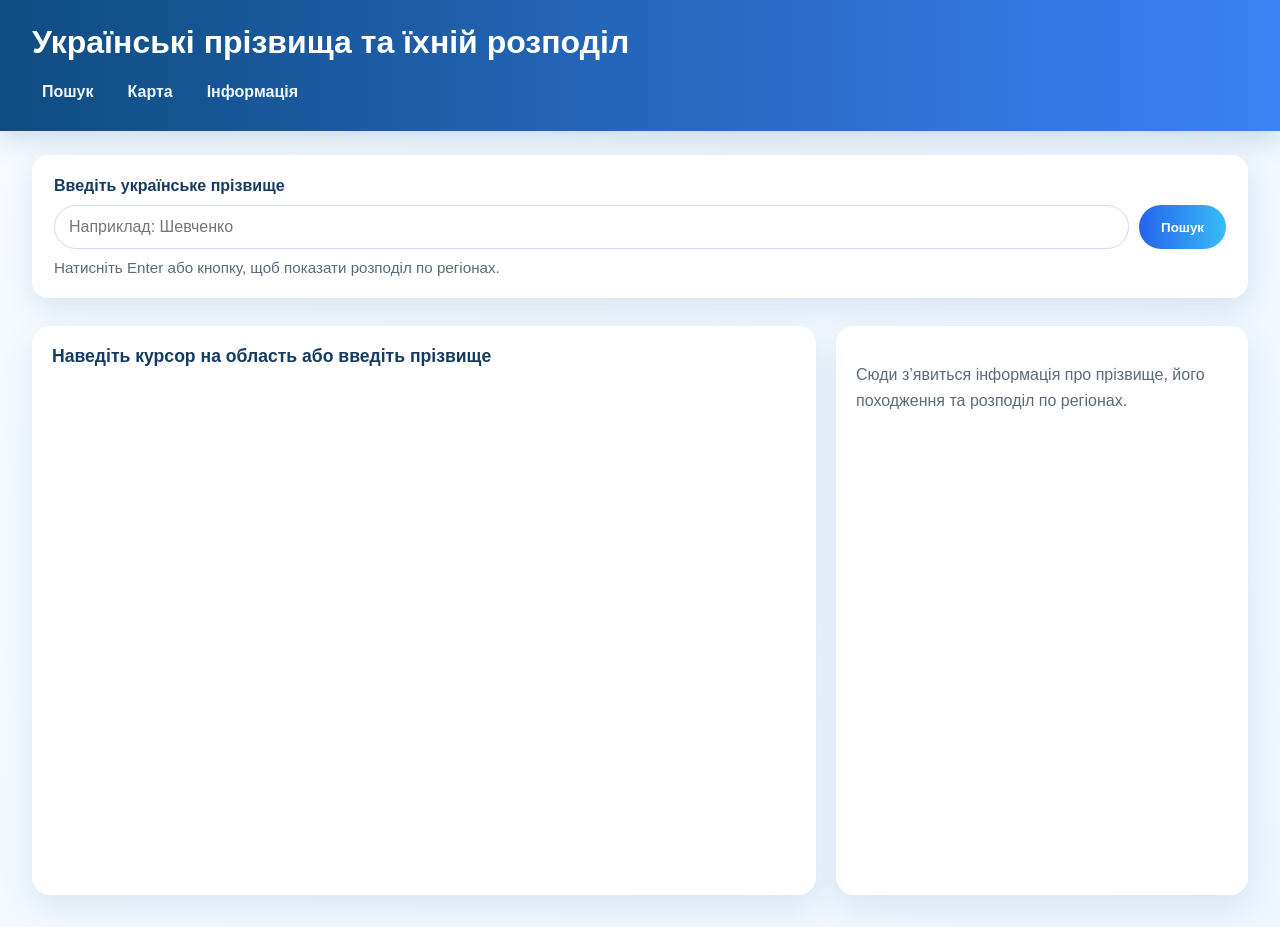
==== index.html @ 86311994 "Restore working static site" ====
﻿<!DOCTYPE html>
<html lang="uk">
<head>
    <meta charset="UTF-8">
    <meta name="viewport" content="width=device-width, initial-scale=1.0">
    <title>Українські прізвища</title>
    <link rel="stylesheet" href="style.css">
</head>
<body>
    <header>
        <h1>Українські прізвища та їхній розподіл</h1>
        <nav>
            <a href="#search">Пошук</a>
            <a href="#map">Карта</a>
            <a href="#info">Інформація</a>
        </nav>
    </header>

    <section class="search-section" id="search">
        <div class="search-card">
            <label class="search-label" for="surnameInput">Введіть українське прізвище</label>
            <div class="search-controls">
                <input id="surnameInput" type="text" placeholder="Наприклад: Шевченко" autocomplete="off">
                <button id="searchBtn" type="button">Пошук</button>
            </div>
            <p class="search-hint">Натисніть Enter або кнопку, щоб показати розподіл по регіонах.</p>
        </div>
    </section>

    <section class="content">
        <div class="map-block" id="map">
            <h2 id="region-name">Наведіть курсор на область або введіть прізвище</h2>
            <div class="map-wrap">
                <object id="ukraineMap" type="image/svg+xml" data="images/ukraine.svg" aria-label="Карта України"></object>
                <div id="tooltip"></div>
            </div>
        </div>

        <aside class="info-block" id="info">
            <div id="infoContent">
                <p class="info-placeholder">Сюди з’явиться інформація про прізвище, його походження та розподіл по регіонах.</p>
            </div>
        </aside>
    </section>

    <script src="data/surnames-data.js"></script>
    <script src="script.js"></script>
</body>
</html>
---- style.css ----
body {
    margin: 0;
    font-family: "Segoe UI", Arial, sans-serif;
    background: linear-gradient(135deg, #f7fbff 0%, #eef6ff 100%);
    color: #10253f;
}

header {
    background: linear-gradient(90deg, #0f4c81 0%, #3b82f6 100%);
    color: #fff;
    padding: 24px 32px;
    box-shadow: 0 8px 25px rgba(15, 76, 129, 0.18);
}

h1 {
    margin: 0;
    font-size: 2rem;
}

nav {
    margin-top: 16px;
    display: flex;
    flex-wrap: wrap;
    gap: 14px;
}

nav a {
    text-decoration: none;
    color: #eff6ff;
    font-weight: 600;
    padding: 6px 10px;
    border-radius: 999px;
    transition: background 0.2s ease;
}

nav a:hover {
    background: rgba(255, 255, 255, 0.15);
}

.search-section {
    padding: 24px 32px 8px;
}

.search-card {
    background: white;
    border-radius: 16px;
    padding: 22px;
    box-shadow: 0 10px 30px rgba(15, 76, 129, 0.12);
}

.search-label {
    display: block;
    font-weight: 700;
    margin-bottom: 10px;
    color: #163b63;
}

.search-controls {
    display: flex;
    flex-wrap: wrap;
    gap: 10px;
}

.search-section input {
    flex: 1;
    min-width: 260px;
    padding: 12px 14px;
    border: 1px solid #cddbf3;
    border-radius: 999px;
    font-size: 1rem;
    outline: none;
}

.search-section input:focus {
    border-color: #3b82f6;
    box-shadow: 0 0 0 3px rgba(59, 130, 246, 0.15);
}

.search-section button {
    padding: 12px 22px;
    border: none;
    border-radius: 999px;
    background: linear-gradient(90deg, #2563eb 0%, #38bdf8 100%);
    color: white;
    font-weight: 700;
    cursor: pointer;
    transition: transform 0.2s ease, box-shadow 0.2s ease;
}

.search-section button:hover {
    transform: translateY(-1px);
    box-shadow: 0 8px 20px rgba(37, 99, 235, 0.2);
}

.search-hint {
    margin: 10px 0 0;
    color: #5c6b7a;
    font-size: 0.95rem;
}

.content {
    display: flex;
    gap: 20px;
    padding: 20px 32px 32px;
    flex-wrap: wrap;
}

.map-block {
    flex: 2;
    min-height: 500px;
    background: white;
    border-radius: 18px;
    padding: 20px;
    box-shadow: 0 12px 35px rgba(15, 76, 129, 0.1);
    position: relative;
}

.info-block {
    flex: 1;
    min-width: 280px;
    background: white;
    border-radius: 18px;
    padding: 20px;
    box-shadow: 0 12px 35px rgba(15, 76, 129, 0.1);
}

.map-wrap {
    position: relative;
}

#ukraineMap {
    width: 100%;
    aspect-ratio: 612 / 408;
    height: auto;
    display: block;
    border: 0;
}

#region-name {
    margin: 0 0 12px;
    font-size: 1.1rem;
    font-weight: 700;
    color: #163b63;
}

#info h2 {
    margin-top: 0;
    color: #0f4c81;
}

.info-placeholder {
    color: #5c6b7a;
    line-height: 1.6;
}

.region-insight {
    margin-top: 12px;
    padding: 10px 12px;
    border-radius: 12px;
    background: #f2f8ff;
    color: #1e4d7c;
}

svg path {
    fill: #e8edf5;
    stroke: #6f7d8f;
    stroke-width: 1;
    cursor: pointer;
    transition: fill 0.2s ease;
}

svg path:hover {
    fill: #7ec8ff;
}

svg path.region-low {
    fill: #ffe8a3;
}

svg path.region-medium {
    fill: #ffb347;
}

svg path.region-high {
    fill: #ff7f50;
}

svg path.hovered {
    fill: #3b82f6 !important;
}

svg path.active-region {
    stroke-width: 2.2;
    stroke: #10253f;
}

#tooltip {
    position: absolute;
    display: none;
    padding: 8px 12px;
    background: rgba(255, 255, 255, 0.97);
    border: 1px solid #d5e6f7;
    border-radius: 10px;
    box-shadow: 0 8px 20px rgba(15, 76, 129, 0.16);
    font-size: 14px;
    pointer-events: none;
    z-index: 999;
}

@media (max-width: 900px) {
    header,
    .search-section,
    .content {
        padding-left: 18px;
        padding-right: 18px;
    }

    .content {
        flex-direction: column;
    }

    .info-block {
        min-width: unset;
    }
}

@media (max-width: 520px) {
    h1 {
        font-size: 1.55rem;
    }

    .search-section input,
    .search-section button {
        width: 100%;
    }

    .search-section input {
        min-width: 0;
    }
}
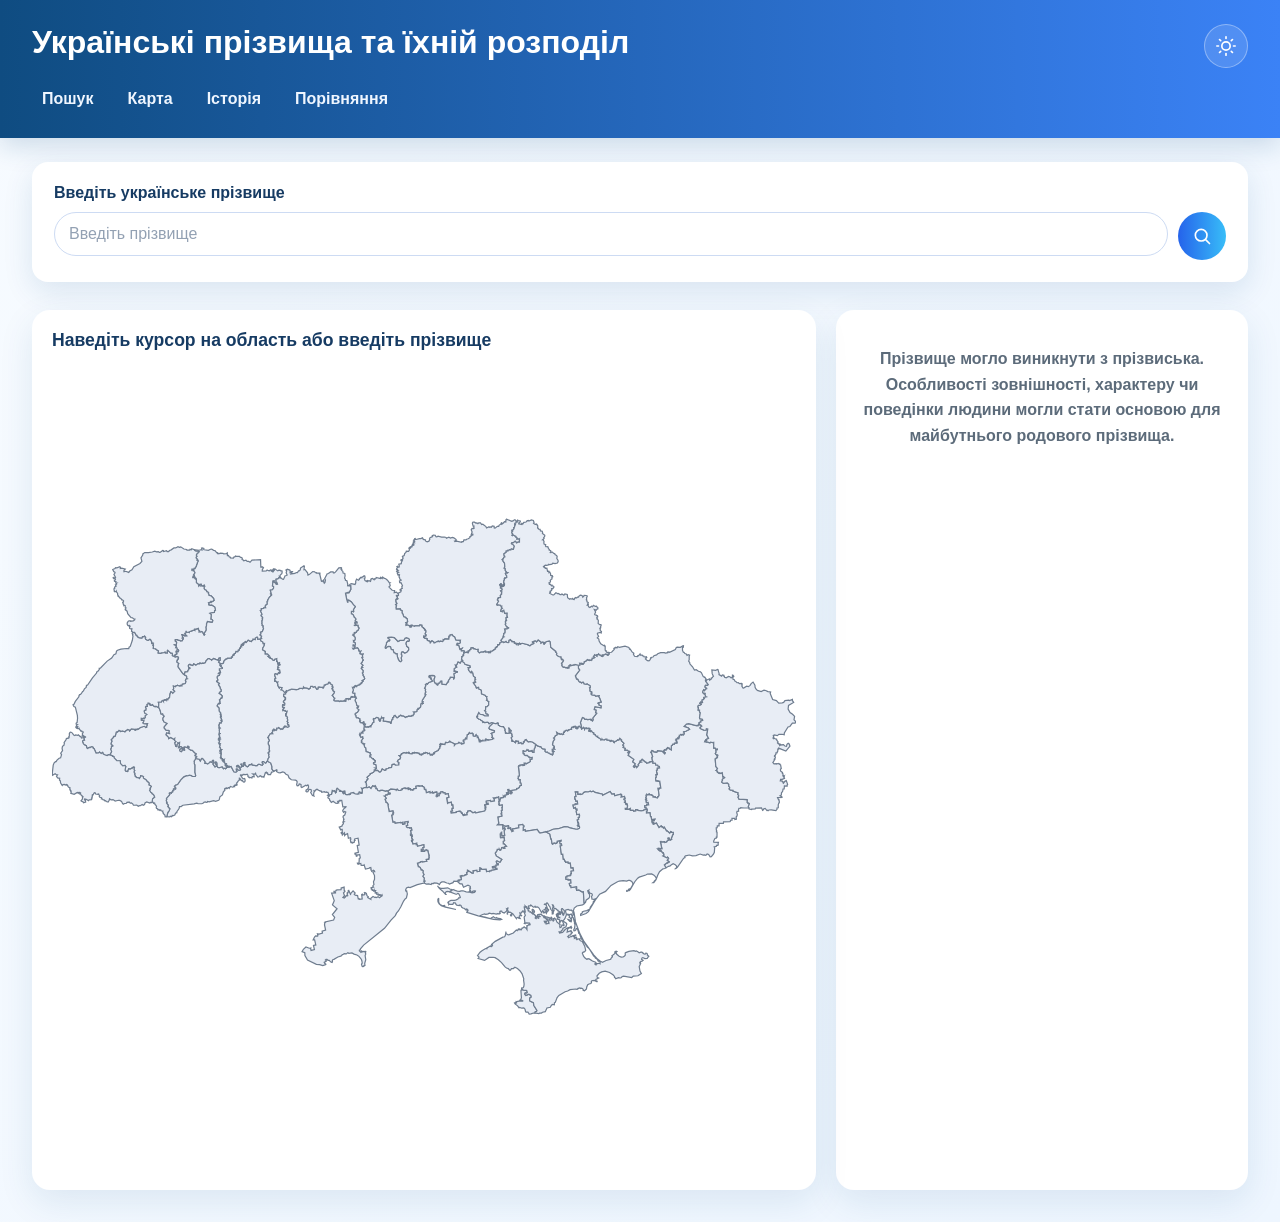
==== commit c1d9f482: "Add History and Comparison pages History: 7 interactive blocks (names, timeline, surname builder, su" ====
--- a/index.html
+++ b/index.html
@@ -5,14 +5,40 @@
     <meta name="viewport" content="width=device-width, initial-scale=1.0">
     <title>Українські прізвища</title>
     <link rel="stylesheet" href="style.css">
+    <script>
+        (function () {
+            var stored = localStorage.getItem("site-theme");
+            var theme = stored || (window.matchMedia("(prefers-color-scheme: dark)").matches ? "dark" : "light");
+            document.documentElement.setAttribute("data-theme", theme);
+        })();
+    </script>
 </head>
 <body>
     <header>
-        <h1>Українські прізвища та їхній розподіл</h1>
+        <div class="header-bar">
+            <h1>Українські прізвища та їхній розподіл</h1>
+            <button id="themeToggle" class="theme-toggle" type="button" aria-label="Перемкнути тему оформлення">
+                <svg class="icon-sun" viewBox="0 0 24 24" width="20" height="20" fill="none" stroke="currentColor" stroke-width="2" stroke-linecap="round" stroke-linejoin="round">
+                    <circle cx="12" cy="12" r="5"></circle>
+                    <line x1="12" y1="1" x2="12" y2="3"></line>
+                    <line x1="12" y1="21" x2="12" y2="23"></line>
+                    <line x1="4.22" y1="4.22" x2="5.64" y2="5.64"></line>
+                    <line x1="18.36" y1="18.36" x2="19.78" y2="19.78"></line>
+                    <line x1="1" y1="12" x2="3" y2="12"></line>
+                    <line x1="21" y1="12" x2="23" y2="12"></line>
+                    <line x1="4.22" y1="19.78" x2="5.64" y2="18.36"></line>
+                    <line x1="18.36" y1="5.64" x2="19.78" y2="4.22"></line>
+                </svg>
+                <svg class="icon-moon" viewBox="0 0 24 24" width="20" height="20" fill="none" stroke="currentColor" stroke-width="2" stroke-linecap="round" stroke-linejoin="round">
+                    <path d="M21 12.79A9 9 0 1 1 11.21 3 7 7 0 0 0 21 12.79z"></path>
+                </svg>
+            </button>
+        </div>
         <nav>
             <a href="#search">Пошук</a>
             <a href="#map">Карта</a>
-            <a href="#info">Інформація</a>
+            <a href="history.html">Історія</a>
+            <a href="compare.html">Порівняння</a>
         </nav>
     </header>
 
@@ -20,10 +46,17 @@
         <div class="search-card">
             <label class="search-label" for="surnameInput">Введіть українське прізвище</label>
             <div class="search-controls">
-                <input id="surnameInput" type="text" placeholder="Наприклад: Шевченко" autocomplete="off">
-                <button id="searchBtn" type="button">Пошук</button>
+                <div class="search-input-wrap">
+                    <input id="surnameInput" type="text" placeholder="Введіть прізвище" autocomplete="off">
+                    <ul id="suggestions" class="suggestions-list" role="listbox" hidden></ul>
+                </div>
+                <button id="searchBtn" type="button" aria-label="Пошук">
+                    <svg viewBox="0 0 24 24" width="20" height="20" fill="none" stroke="currentColor" stroke-width="2" stroke-linecap="round" stroke-linejoin="round">
+                        <circle cx="11" cy="11" r="7"></circle>
+                        <line x1="21" y1="21" x2="16.65" y2="16.65"></line>
+                    </svg>
+                </button>
             </div>
-            <p class="search-hint">Натисніть Enter або кнопку, щоб показати розподіл по регіонах.</p>
         </div>
     </section>
 
@@ -32,13 +65,12 @@
             <h2 id="region-name">Наведіть курсор на область або введіть прізвище</h2>
             <div class="map-wrap">
                 <object id="ukraineMap" type="image/svg+xml" data="images/ukraine.svg" aria-label="Карта України"></object>
-                <div id="tooltip"></div>
             </div>
         </div>
 
         <aside class="info-block" id="info">
             <div id="infoContent">
-                <p class="info-placeholder">Сюди з’явиться інформація про прізвище, його походження та розподіл по регіонах.</p>
+                <p class="info-placeholder"></p>
             </div>
         </aside>
     </section>
--- a/style.css
+++ b/style.css
@@ -1,20 +1,141 @@
+:root {
+    --bg-grad-start: #f7fbff;
+    --bg-grad-end: #eef6ff;
+    --text-primary: #10253f;
+    --text-secondary: #5c6b7a;
+    --heading-strong: #0f4c81;
+    --heading-soft: #163b63;
+
+    --header-grad-start: #0f4c81;
+    --header-grad-end: #3b82f6;
+    --header-text: #ffffff;
+    --header-shadow: rgba(15, 76, 129, 0.18);
+    --header-icon-border: rgba(255, 255, 255, 0.35);
+    --header-icon-bg: rgba(255, 255, 255, 0.12);
+    --header-icon-bg-hover: rgba(255, 255, 255, 0.22);
+
+    --nav-link-color: #eff6ff;
+    --nav-link-hover-bg: rgba(255, 255, 255, 0.15);
+
+    --card-bg: #ffffff;
+    --card-shadow: rgba(15, 76, 129, 0.1);
+    --search-card-shadow: rgba(15, 76, 129, 0.12);
+
+    --input-bg: #ffffff;
+    --input-border: #cddbf3;
+    --input-focus-border: #3b82f6;
+    --input-focus-shadow: rgba(59, 130, 246, 0.15);
+    --input-placeholder: #93a1b3;
+
+    --button-grad-start: #2563eb;
+    --button-grad-end: #38bdf8;
+    --button-text: #ffffff;
+    --button-shadow-hover: rgba(37, 99, 235, 0.2);
+
+    --insight-bg: #f2f8ff;
+    --insight-text: #1e4d7c;
+}
+
+:root[data-theme="dark"] {
+    --bg-grad-start: #0a111f;
+    --bg-grad-end: #101c30;
+    --text-primary: #dbe6f5;
+    --text-secondary: #93a4bd;
+    --heading-strong: #8fc4ff;
+    --heading-soft: #bcdcff;
+
+    --header-grad-start: #071a2e;
+    --header-grad-end: #14356b;
+    --header-text: #f2f8ff;
+    --header-shadow: rgba(0, 0, 0, 0.45);
+    --header-icon-border: rgba(255, 255, 255, 0.25);
+    --header-icon-bg: rgba(255, 255, 255, 0.08);
+    --header-icon-bg-hover: rgba(255, 255, 255, 0.16);
+
+    --nav-link-color: #dbe9ff;
+    --nav-link-hover-bg: rgba(255, 255, 255, 0.08);
+
+    --card-bg: #16233a;
+    --card-shadow: rgba(0, 0, 0, 0.35);
+    --search-card-shadow: rgba(0, 0, 0, 0.35);
+
+    --input-bg: #0f1b2d;
+    --input-border: #2c3f5c;
+    --input-focus-border: #3b82f6;
+    --input-focus-shadow: rgba(59, 130, 246, 0.25);
+    --input-placeholder: #6b7c95;
+
+    --button-grad-start: #2563eb;
+    --button-grad-end: #38bdf8;
+    --button-text: #ffffff;
+    --button-shadow-hover: rgba(56, 189, 248, 0.35);
+
+    --insight-bg: #1c2e47;
+    --insight-text: #a8d0ff;
+}
+
 body {
     margin: 0;
     font-family: "Segoe UI", Arial, sans-serif;
-    background: linear-gradient(135deg, #f7fbff 0%, #eef6ff 100%);
-    color: #10253f;
+    background: linear-gradient(135deg, var(--bg-grad-start) 0%, var(--bg-grad-end) 100%);
+    color: var(--text-primary);
+    transition: background 0.3s ease, color 0.3s ease;
 }
 
 header {
-    background: linear-gradient(90deg, #0f4c81 0%, #3b82f6 100%);
-    color: #fff;
+    background: linear-gradient(90deg, var(--header-grad-start) 0%, var(--header-grad-end) 100%);
+    color: var(--header-text);
     padding: 24px 32px;
-    box-shadow: 0 8px 25px rgba(15, 76, 129, 0.18);
+    box-shadow: 0 8px 25px var(--header-shadow);
+    transition: background 0.3s ease;
+}
+
+.header-bar {
+    display: flex;
+    align-items: flex-start;
+    justify-content: space-between;
+    gap: 16px;
 }
 
 h1 {
     margin: 0;
     font-size: 2rem;
+}
+
+.theme-toggle {
+    flex-shrink: 0;
+    display: inline-flex;
+    align-items: center;
+    justify-content: center;
+    width: 44px;
+    height: 44px;
+    border-radius: 50%;
+    border: 1px solid var(--header-icon-border);
+    background: var(--header-icon-bg);
+    color: var(--header-text);
+    cursor: pointer;
+    transition: background 0.2s ease, transform 0.2s ease;
+}
+
+.theme-toggle:hover {
+    background: var(--header-icon-bg-hover);
+    transform: translateY(-1px);
+}
+
+.theme-toggle svg {
+    display: block;
+}
+
+.theme-toggle .icon-moon {
+    display: none;
+}
+
+:root[data-theme="dark"] .theme-toggle .icon-sun {
+    display: none;
+}
+
+:root[data-theme="dark"] .theme-toggle .icon-moon {
+    display: block;
 }
 
 nav {
@@ -26,7 +147,7 @@
 
 nav a {
     text-decoration: none;
-    color: #eff6ff;
+    color: var(--nav-link-color);
     font-weight: 600;
     padding: 6px 10px;
     border-radius: 999px;
@@ -34,25 +155,43 @@
 }
 
 nav a:hover {
-    background: rgba(255, 255, 255, 0.15);
+    background: var(--nav-link-hover-bg);
+}
+
+nav a.active {
+    background: var(--nav-link-hover-bg);
 }
 
 .search-section {
     padding: 24px 32px 8px;
 }
 
-.search-card {
-    background: white;
+.history-section {
+    padding: 24px 32px 32px;
+}
+
+.history-card {
+    background: var(--card-bg);
     border-radius: 16px;
     padding: 22px;
-    box-shadow: 0 10px 30px rgba(15, 76, 129, 0.12);
+    box-shadow: 0 10px 30px var(--search-card-shadow);
+    min-height: 300px;
+    transition: background 0.3s ease;
+}
+
+.search-card {
+    background: var(--card-bg);
+    border-radius: 16px;
+    padding: 22px;
+    box-shadow: 0 10px 30px var(--search-card-shadow);
+    transition: background 0.3s ease;
 }
 
 .search-label {
     display: block;
     font-weight: 700;
     margin-bottom: 10px;
-    color: #163b63;
+    color: var(--heading-soft);
 }
 
 .search-controls {
@@ -61,41 +200,90 @@
     gap: 10px;
 }
 
-.search-section input {
+.search-input-wrap {
+    position: relative;
     flex: 1;
     min-width: 260px;
+}
+
+.search-section input {
+    width: 100%;
+    box-sizing: border-box;
     padding: 12px 14px;
-    border: 1px solid #cddbf3;
+    border: 1px solid var(--input-border);
     border-radius: 999px;
     font-size: 1rem;
     outline: none;
+    background: var(--input-bg);
+    color: var(--text-primary);
+    transition: background 0.3s ease, border-color 0.2s ease, box-shadow 0.2s ease;
+}
+
+.suggestions-list {
+    position: absolute;
+    top: calc(100% + 6px);
+    left: 0;
+    right: 0;
+    margin: 0;
+    padding: 6px;
+    list-style: none;
+    background: var(--card-bg);
+    border: 1px solid var(--input-border);
+    border-radius: 14px;
+    box-shadow: 0 12px 30px var(--card-shadow);
+    max-height: 240px;
+    overflow-y: auto;
+    z-index: 20;
+}
+
+.suggestions-list[hidden] {
+    display: none;
+}
+
+.suggestions-list li {
+    padding: 9px 14px;
+    border-radius: 8px;
+    cursor: pointer;
+    color: var(--text-primary);
+    transition: background 0.15s ease;
+}
+
+.suggestions-list li:hover {
+    background: var(--insight-bg);
+}
+
+.search-section input::placeholder {
+    color: var(--input-placeholder);
 }
 
 .search-section input:focus {
-    border-color: #3b82f6;
-    box-shadow: 0 0 0 3px rgba(59, 130, 246, 0.15);
-}
-
-.search-section button {
-    padding: 12px 22px;
+    border-color: var(--input-focus-border);
+    box-shadow: 0 0 0 3px var(--input-focus-shadow);
+}
+
+.search-section button#searchBtn {
+    flex-shrink: 0;
+    width: 48px;
+    height: 48px;
+    padding: 0;
+    display: inline-flex;
+    align-items: center;
+    justify-content: center;
     border: none;
-    border-radius: 999px;
-    background: linear-gradient(90deg, #2563eb 0%, #38bdf8 100%);
-    color: white;
-    font-weight: 700;
+    border-radius: 50%;
+    background: linear-gradient(90deg, var(--button-grad-start) 0%, var(--button-grad-end) 100%);
+    color: var(--button-text);
     cursor: pointer;
     transition: transform 0.2s ease, box-shadow 0.2s ease;
 }
 
-.search-section button:hover {
+.search-section button#searchBtn svg {
+    display: block;
+}
+
+.search-section button#searchBtn:hover {
     transform: translateY(-1px);
-    box-shadow: 0 8px 20px rgba(37, 99, 235, 0.2);
-}
-
-.search-hint {
-    margin: 10px 0 0;
-    color: #5c6b7a;
-    font-size: 0.95rem;
+    box-shadow: 0 8px 20px var(--button-shadow-hover);
 }
 
 .content {
@@ -107,31 +295,38 @@
 
 .map-block {
     flex: 2;
-    min-height: 500px;
-    background: white;
+    min-width: 340px;
+    height: calc(100vh - 60px);
+    min-height: 520px;
+    background: var(--card-bg);
     border-radius: 18px;
     padding: 20px;
-    box-shadow: 0 12px 35px rgba(15, 76, 129, 0.1);
+    box-shadow: 0 12px 35px var(--card-shadow);
     position: relative;
+    display: flex;
+    flex-direction: column;
+    transition: background 0.3s ease;
 }
 
 .info-block {
     flex: 1;
     min-width: 280px;
-    background: white;
+    background: var(--card-bg);
     border-radius: 18px;
     padding: 20px;
-    box-shadow: 0 12px 35px rgba(15, 76, 129, 0.1);
+    box-shadow: 0 12px 35px var(--card-shadow);
+    transition: background 0.3s ease;
 }
 
 .map-wrap {
     position: relative;
+    flex: 1;
+    min-height: 0;
 }
 
 #ukraineMap {
     width: 100%;
-    aspect-ratio: 612 / 408;
-    height: auto;
+    height: 100%;
     display: block;
     border: 0;
 }
@@ -140,71 +335,40 @@
     margin: 0 0 12px;
     font-size: 1.1rem;
     font-weight: 700;
-    color: #163b63;
+    color: var(--heading-soft);
 }
 
 #info h2 {
     margin-top: 0;
-    color: #0f4c81;
+    color: var(--heading-strong);
 }
 
 .info-placeholder {
-    color: #5c6b7a;
+    color: var(--text-secondary);
     line-height: 1.6;
+}
+
+.info-fact {
+    font-weight: 700;
+    text-align: center;
+}
+
+.region-surname-list {
+    margin: 8px 0 0;
+    padding-left: 20px;
+    color: var(--text-primary);
+}
+
+.region-surname-list li {
+    margin-bottom: 4px;
 }
 
 .region-insight {
     margin-top: 12px;
     padding: 10px 12px;
     border-radius: 12px;
-    background: #f2f8ff;
-    color: #1e4d7c;
-}
-
-svg path {
-    fill: #e8edf5;
-    stroke: #6f7d8f;
-    stroke-width: 1;
-    cursor: pointer;
-    transition: fill 0.2s ease;
-}
-
-svg path:hover {
-    fill: #7ec8ff;
-}
-
-svg path.region-low {
-    fill: #ffe8a3;
-}
-
-svg path.region-medium {
-    fill: #ffb347;
-}
-
-svg path.region-high {
-    fill: #ff7f50;
-}
-
-svg path.hovered {
-    fill: #3b82f6 !important;
-}
-
-svg path.active-region {
-    stroke-width: 2.2;
-    stroke: #10253f;
-}
-
-#tooltip {
-    position: absolute;
-    display: none;
-    padding: 8px 12px;
-    background: rgba(255, 255, 255, 0.97);
-    border: 1px solid #d5e6f7;
-    border-radius: 10px;
-    box-shadow: 0 8px 20px rgba(15, 76, 129, 0.16);
-    font-size: 14px;
-    pointer-events: none;
-    z-index: 999;
+    background: var(--insight-bg);
+    color: var(--insight-text);
 }
 
 @media (max-width: 900px) {
@@ -219,6 +383,11 @@
         flex-direction: column;
     }
 
+    .map-block {
+        height: 70vh;
+        min-width: unset;
+    }
+
     .info-block {
         min-width: unset;
     }
@@ -229,12 +398,8 @@
         font-size: 1.55rem;
     }
 
-    .search-section input,
-    .search-section button {
+    .search-section input {
         width: 100%;
-    }
-
-    .search-section input {
         min-width: 0;
     }
 }
